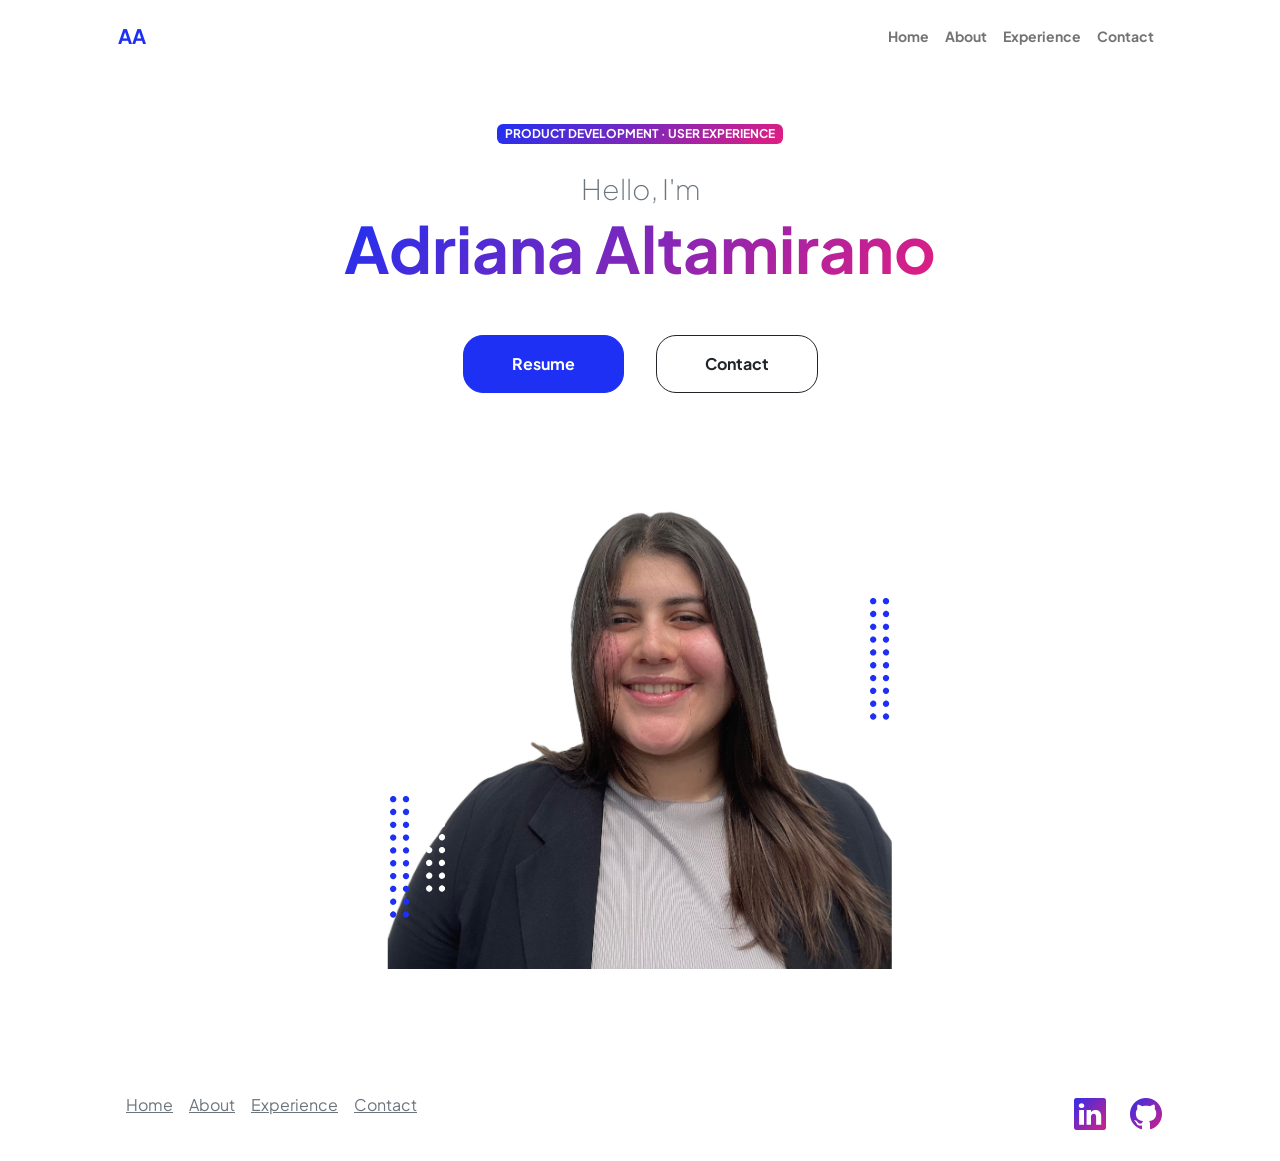
==== index.html @ a811d86b "first commit" ====
<!DOCTYPE html>
<html lang="en">
    <head>
        <meta charset="utf-8" />
        <meta name="viewport" content="width=device-width, initial-scale=1, shrink-to-fit=no" />
        <meta name="description" content="" />
        <meta name="author" content="" />
        <title>Adriana Altamirano</title>
        <!-- Favicon-->
        <link rel="icon" type="image/x-icon" href="assets/favicon.ico" />
        <!-- Custom Google font-->
        <link rel="preconnect" href="https://fonts.googleapis.com" />
        <link rel="preconnect" href="https://fonts.gstatic.com" crossorigin />
        <link href="https://fonts.googleapis.com/css2?family=Plus+Jakarta+Sans:wght@100;200;300;400;500;600;700;800;900&amp;display=swap" rel="stylesheet" />
        <!-- Bootstrap icons-->
        <link href="https://cdn.jsdelivr.net/npm/bootstrap-icons@1.8.1/font/bootstrap-icons.css" rel="stylesheet" />
        <!-- Core theme CSS (includes Bootstrap)-->
        <link href="css/styles.css" rel="stylesheet" />


        <style>
            .btn-group {
                display: flex;
                gap: 50px; /* Adjust the gap as needed */
            }

            .btn {
            border-radius: 20px; /* Adjust the border radius as needed */
            }
            .clock {
                display: flex;
                justify-content: center;
                font-size: 20px;
                font-family: Arial, sans-serif;
                color: #017cff;
            }
            
        </style>
    </head>
    <body class="d-flex flex-column h-100">
        <main class="flex-shrink-0">
            <!-- Navigation-->
            <nav class="navbar navbar-expand-lg navbar-light bg-white py-3">
                <div class="container px-5">
                    <a class="navbar-brand" href="index.html"><span class="fw-bolder text-primary">AA</span></a>
                    <button class="navbar-toggler" type="button" data-bs-toggle="collapse" data-bs-target="#navbarSupportedContent" aria-controls="navbarSupportedContent" aria-expanded="false" aria-label="Toggle navigation"><span class="navbar-toggler-icon"></span></button>
                    <div class="collapse navbar-collapse" id="navbarSupportedContent">
                        <ul class="navbar-nav ms-auto mb-2 mb-lg-0 small fw-bolder">
                            <li class="nav-item"><a class="nav-link" href="index.html">Home</a></li>
                            <li class="nav-item"><a class="nav-link" href="about-me.html">About</a></li>
                            <li class="nav-item"><a class="nav-link" href="experience.html">Experience</a></li>
                            <li class="nav-item"><a class="nav-link" href="contacts.html">Contact</a></li>
                        </ul>
                    </div>
                </div>
            </nav>
            <!-- Header-->
            <header class="py-5">
                <div class="container px-5 pb-5">
                    <div class="row gx-5 align-items-center">
                        <div class="col-xxl-5">
                            <!-- Header text content-->
                            <div class="text-center text-xxl-start">
                                <div class="badge bg-gradient-primary-to-secondary text-white mb-4"><div class="text-uppercase">Product Development &middot;  User Experience</div></div>
                                <div class="fs-3 fw-light text-muted">Hello, I'm</div>
                                <h1 class="display-3 fw-bolder mb-5"><span class="text-gradient d-inline">Adriana Altamirano</span></h1>
                                <div class="d-grid gap-3 d-sm-flex justify-content-sm-center justify-content-xxl-start mb-3">
                                    <!--<a class="btn btn-primary btn-lg px-5 py-3 me-sm-3 fs-6 fw-bolder"  href="./assets/_APMAdrianaAltamirano2024.pdf">Resume</a>-->
                                    <a class="btn btn-primary btn-lg px-5 py-3 me-sm-3 fs-6 fw-bolder" id="resumeButton" href="javascript:void(0);">Resume</a>
                                    <a class="btn btn-outline-dark btn-lg px-5 py-3 fs-6 fw-bolder"  href="contacts.html">Contact</a>
                                </div>
                            </div>
                        </div>
                        <div class="col-xxl-7">
                            <!-- Header profile picture-->
                            <div class="d-flex justify-content-center mt-5 mt-xxl-0">
                                <div class="profile bg-gradient-primary-to-secondary">
                                    <!-- TIP: For best results, use a photo with a transparent background like the demo example below-->
                                    <!-- Watch a tutorial on how to do this on YouTube (link)-->
                                    <img class="profile-img" src="assets/headshot.png" alt="My HeadShot Picture" />
                                    <div class="dots-1">
                                        <!-- SVG Dots-->
                                        <svg version="1.1" xmlns="http://www.w3.org/2000/svg" xmlns:xlink="http://www.w3.org/1999/xlink" x="0px" y="0px" viewBox="0 0 191.6 1215.4" style="enable-background: new 0 0 191.6 1215.4" xml:space="preserve">
                                            <g transform="translate(0.000000,1280.000000) scale(0.100000,-0.100000)">
                                                <path d="M227.7,12788.6c-105-35-200-141-222-248c-43-206,163-412,369-369c155,32,275,190,260,339c-11,105-90,213-190,262        C383.7,12801.6,289.7,12808.6,227.7,12788.6z"></path>
                                                <path d="M1507.7,12788.6c-151-50-253-216-222-362c25-119,136-230,254-255c194-41,395,142,375,339c-11,105-90,213-190,262        C1663.7,12801.6,1569.7,12808.6,1507.7,12788.6z"></path>
                                                <path d="M227.7,11508.6c-105-35-200-141-222-248c-43-206,163-412,369-369c155,32,275,190,260,339c-11,105-90,213-190,262        C383.7,11521.6,289.7,11528.6,227.7,11508.6z"></path>
                                                <path d="M1507.7,11508.6c-151-50-253-216-222-362c25-119,136-230,254-255c194-41,395,142,375,339c-11,105-90,213-190,262        C1663.7,11521.6,1569.7,11528.6,1507.7,11508.6z"></path>
                                                <path d="M227.7,10228.6c-105-35-200-141-222-248c-43-206,163-412,369-369c155,32,275,190,260,339c-11,105-90,213-190,262        C383.7,10241.6,289.7,10248.6,227.7,10228.6z"></path>
                                                <path d="M1507.7,10228.6c-105-35-200-141-222-248c-43-206,163-412,369-369c155,32,275,190,260,339c-11,105-90,213-190,262        C1663.7,10241.6,1569.7,10248.6,1507.7,10228.6z"></path>
                                                <path d="M227.7,8948.6c-105-35-200-141-222-248c-43-206,163-412,369-369c155,32,275,190,260,339c-11,105-90,213-190,262        C383.7,8961.6,289.7,8968.6,227.7,8948.6z"></path>
                                                <path d="M1507.7,8948.6c-105-35-200-141-222-248c-43-206,163-412,369-369c155,32,275,190,260,339c-11,105-90,213-190,262        C1663.7,8961.6,1569.7,8968.6,1507.7,8948.6z"></path>
                                                <path d="M227.7,7668.6c-105-35-200-141-222-248c-43-206,163-412,369-369c155,32,275,190,260,339c-11,105-90,213-190,262        C383.7,7681.6,289.7,7688.6,227.7,7668.6z"></path>
                                                <path d="M1507.7,7668.6c-105-35-200-141-222-248c-43-206,163-412,369-369c155,32,275,190,260,339c-11,105-90,213-190,262        C1663.7,7681.6,1569.7,7688.6,1507.7,7668.6z"></path>
                                                <path d="M227.7,6388.6c-105-35-200-141-222-248c-43-206,163-412,369-369c155,32,275,190,260,339c-11,105-90,213-190,262        C383.7,6401.6,289.7,6408.6,227.7,6388.6z"></path>
                                                <path d="M1507.7,6388.6c-105-35-200-141-222-248c-43-206,163-412,369-369c155,32,275,190,260,339c-11,105-90,213-190,262        C1663.7,6401.6,1569.7,6408.6,1507.7,6388.6z"></path>
                                                <path d="M227.7,5108.6c-105-35-200-141-222-248c-43-206,163-412,369-369c155,32,275,190,260,339c-11,105-90,213-190,262        C383.7,5121.6,289.7,5128.6,227.7,5108.6z"></path>
                                                <path d="M1507.7,5108.6c-105-35-200-141-222-248c-43-206,163-412,369-369c155,32,275,190,260,339c-11,105-90,213-190,262        C1663.7,5121.6,1569.7,5128.6,1507.7,5108.6z"></path>
                                                <path d="M227.7,3828.6c-105-35-200-141-222-248c-43-206,163-412,369-369c155,32,275,190,260,339c-11,105-90,213-190,262        C383.7,3841.6,289.7,3848.6,227.7,3828.6z"></path>
                                                <path d="M1507.7,3828.6c-105-35-200-141-222-248c-43-206,163-412,369-369c155,32,275,190,260,339c-11,105-90,213-190,262        C1663.7,3841.6,1569.7,3848.6,1507.7,3828.6z"></path>
                                                <path d="M227.7,2548.6c-105-35-200-141-222-248c-43-206,163-412,369-369c155,32,275,190,260,339c-11,105-90,213-190,262        C383.7,2561.6,289.7,2568.6,227.7,2548.6z"></path>
                                                <path d="M1507.7,2548.6c-105-35-200-141-222-248c-43-206,163-412,369-369c155,32,275,190,260,339c-11,105-90,213-190,262        C1663.7,2561.6,1569.7,2568.6,1507.7,2548.6z"></path>
                                                <path d="M227.7,1268.6c-105-35-200-141-222-248c-43-206,163-412,369-369c155,32,275,190,260,339c-11,105-90,213-190,262        C383.7,1281.6,289.7,1288.6,227.7,1268.6z"></path>
                                                <path d="M1507.7,1268.6c-105-35-200-141-222-248c-43-206,163-412,369-369c155,32,275,190,260,339c-11,105-90,213-190,262        C1663.7,1281.6,1569.7,1288.6,1507.7,1268.6z"></path>
                                            </g>
                                        </svg>
                                        <!-- END of SVG dots-->
                                    </div>
                                    <div class="dots-2">
                                        <!-- SVG Dots-->
                                        <svg version="1.1" xmlns="http://www.w3.org/2000/svg" xmlns:xlink="http://www.w3.org/1999/xlink" x="0px" y="0px" viewBox="0 0 191.6 1215.4" style="enable-background: new 0 0 191.6 1215.4" xml:space="preserve">
                                            <g transform="translate(0.000000,1280.000000) scale(0.100000,-0.100000)">
                                                <path d="M227.7,12788.6c-105-35-200-141-222-248c-43-206,163-412,369-369c155,32,275,190,260,339c-11,105-90,213-190,262        C383.7,12801.6,289.7,12808.6,227.7,12788.6z"></path>
                                                <path d="M1507.7,12788.6c-151-50-253-216-222-362c25-119,136-230,254-255c194-41,395,142,375,339c-11,105-90,213-190,262        C1663.7,12801.6,1569.7,12808.6,1507.7,12788.6z"></path>
                                                <path d="M227.7,11508.6c-105-35-200-141-222-248c-43-206,163-412,369-369c155,32,275,190,260,339c-11,105-90,213-190,262        C383.7,11521.6,289.7,11528.6,227.7,11508.6z"></path>
                                                <path d="M1507.7,11508.6c-151-50-253-216-222-362c25-119,136-230,254-255c194-41,395,142,375,339c-11,105-90,213-190,262        C1663.7,11521.6,1569.7,11528.6,1507.7,11508.6z"></path>
                                                <path d="M227.7,10228.6c-105-35-200-141-222-248c-43-206,163-412,369-369c155,32,275,190,260,339c-11,105-90,213-190,262        C383.7,10241.6,289.7,10248.6,227.7,10228.6z"></path>
                                                <path d="M1507.7,10228.6c-105-35-200-141-222-248c-43-206,163-412,369-369c155,32,275,190,260,339c-11,105-90,213-190,262        C1663.7,10241.6,1569.7,10248.6,1507.7,10228.6z"></path>
                                                <path d="M227.7,8948.6c-105-35-200-141-222-248c-43-206,163-412,369-369c155,32,275,190,260,339c-11,105-90,213-190,262        C383.7,8961.6,289.7,8968.6,227.7,8948.6z"></path>
                                                <path d="M1507.7,8948.6c-105-35-200-141-222-248c-43-206,163-412,369-369c155,32,275,190,260,339c-11,105-90,213-190,262        C1663.7,8961.6,1569.7,8968.6,1507.7,8948.6z"></path>
                                                <path d="M227.7,7668.6c-105-35-200-141-222-248c-43-206,163-412,369-369c155,32,275,190,260,339c-11,105-90,213-190,262        C383.7,7681.6,289.7,7688.6,227.7,7668.6z"></path>
                                                <path d="M1507.7,7668.6c-105-35-200-141-222-248c-43-206,163-412,369-369c155,32,275,190,260,339c-11,105-90,213-190,262        C1663.7,7681.6,1569.7,7688.6,1507.7,7668.6z"></path>
                                                <path d="M227.7,6388.6c-105-35-200-141-222-248c-43-206,163-412,369-369c155,32,275,190,260,339c-11,105-90,213-190,262        C383.7,6401.6,289.7,6408.6,227.7,6388.6z"></path>
                                                <path d="M1507.7,6388.6c-105-35-200-141-222-248c-43-206,163-412,369-369c155,32,275,190,260,339c-11,105-90,213-190,262        C1663.7,6401.6,1569.7,6408.6,1507.7,6388.6z"></path>
                                                <path d="M227.7,5108.6c-105-35-200-141-222-248c-43-206,163-412,369-369c155,32,275,190,260,339c-11,105-90,213-190,262        C383.7,5121.6,289.7,5128.6,227.7,5108.6z"></path>
                                                <path d="M1507.7,5108.6c-105-35-200-141-222-248c-43-206,163-412,369-369c155,32,275,190,260,339c-11,105-90,213-190,262        C1663.7,5121.6,1569.7,5128.6,1507.7,5108.6z"></path>
                                                <path d="M227.7,3828.6c-105-35-200-141-222-248c-43-206,163-412,369-369c155,32,275,190,260,339c-11,105-90,213-190,262        C383.7,3841.6,289.7,3848.6,227.7,3828.6z"></path>
                                                <path d="M1507.7,3828.6c-105-35-200-141-222-248c-43-206,163-412,369-369c155,32,275,190,260,339c-11,105-90,213-190,262        C1663.7,3841.6,1569.7,3848.6,1507.7,3828.6z"></path>
                                                <path d="M227.7,2548.6c-105-35-200-141-222-248c-43-206,163-412,369-369c155,32,275,190,260,339c-11,105-90,213-190,262        C383.7,2561.6,289.7,2568.6,227.7,2548.6z"></path>
                                                <path d="M1507.7,2548.6c-105-35-200-141-222-248c-43-206,163-412,369-369c155,32,275,190,260,339c-11,105-90,213-190,262        C1663.7,2561.6,1569.7,2568.6,1507.7,2548.6z"></path>
                                                <path d="M227.7,1268.6c-105-35-200-141-222-248c-43-206,163-412,369-369c155,32,275,190,260,339c-11,105-90,213-190,262        C383.7,1281.6,289.7,1288.6,227.7,1268.6z"></path>
                                                <path d="M1507.7,1268.6c-105-35-200-141-222-248c-43-206,163-412,369-369c155,32,275,190,260,339c-11,105-90,213-190,262        C1663.7,1281.6,1569.7,1288.6,1507.7,1268.6z"></path>
                                            </g>
                                        </svg>
                                        <!-- END of SVG dots-->
                                    </div>
                                    <div class="dots-3">
                                        <!-- SVG Dots-->
                                        <svg version="1.1" xmlns="http://www.w3.org/2000/svg" xmlns:xlink="http://www.w3.org/1999/xlink" x="0px" y="0px" viewBox="0 0 191.6 1215.4" style="enable-background: new 0 0 191.6 1215.4" xml:space="preserve">
                                            <g transform="translate(0.000000,1280.000000) scale(0.100000,-0.100000)">
                                                <path d="M227.7,12788.6c-105-35-200-141-222-248c-43-206,163-412,369-369c155,32,275,190,260,339c-11,105-90,213-190,262        C383.7,12801.6,289.7,12808.6,227.7,12788.6z"></path>
                                                <path d="M1507.7,12788.6c-151-50-253-216-222-362c25-119,136-230,254-255c194-41,395,142,375,339c-11,105-90,213-190,262        C1663.7,12801.6,1569.7,12808.6,1507.7,12788.6z"></path>
                                                <path d="M227.7,11508.6c-105-35-200-141-222-248c-43-206,163-412,369-369c155,32,275,190,260,339c-11,105-90,213-190,262        C383.7,11521.6,289.7,11528.6,227.7,11508.6z"></path>
                                                <path d="M1507.7,11508.6c-151-50-253-216-222-362c25-119,136-230,254-255c194-41,395,142,375,339c-11,105-90,213-190,262        C1663.7,11521.6,1569.7,11528.6,1507.7,11508.6z"></path>
                                                <path d="M227.7,10228.6c-105-35-200-141-222-248c-43-206,163-412,369-369c155,32,275,190,260,339c-11,105-90,213-190,262        C383.7,10241.6,289.7,10248.6,227.7,10228.6z"></path>
                                                <path d="M1507.7,10228.6c-105-35-200-141-222-248c-43-206,163-412,369-369c155,32,275,190,260,339c-11,105-90,213-190,262        C1663.7,10241.6,1569.7,10248.6,1507.7,10228.6z"></path>
                                                <path d="M227.7,8948.6c-105-35-200-141-222-248c-43-206,163-412,369-369c155,32,275,190,260,339c-11,105-90,213-190,262        C383.7,8961.6,289.7,8968.6,227.7,8948.6z"></path>
                                                <path d="M1507.7,8948.6c-105-35-200-141-222-248c-43-206,163-412,369-369c155,32,275,190,260,339c-11,105-90,213-190,262        C1663.7,8961.6,1569.7,8968.6,1507.7,8948.6z"></path>
                                                <path d="M227.7,7668.6c-105-35-200-141-222-248c-43-206,163-412,369-369c155,32,275,190,260,339c-11,105-90,213-190,262        C383.7,7681.6,289.7,7688.6,227.7,7668.6z"></path>
                                                <path d="M1507.7,7668.6c-105-35-200-141-222-248c-43-206,163-412,369-369c155,32,275,190,260,339c-11,105-90,213-190,262        C1663.7,7681.6,1569.7,7688.6,1507.7,7668.6z"></path>
                                                <path d="M227.7,6388.6c-105-35-200-141-222-248c-43-206,163-412,369-369c155,32,275,190,260,339c-11,105-90,213-190,262        C383.7,6401.6,289.7,6408.6,227.7,6388.6z"></path>
                                                <path d="M1507.7,6388.6c-105-35-200-141-222-248c-43-206,163-412,369-369c155,32,275,190,260,339c-11,105-90,213-190,262        C1663.7,6401.6,1569.7,6408.6,1507.7,6388.6z"></path>
                                                <path d="M227.7,5108.6c-105-35-200-141-222-248c-43-206,163-412,369-369c155,32,275,190,260,339c-11,105-90,213-190,262        C383.7,5121.6,289.7,5128.6,227.7,5108.6z"></path>
                                                <path d="M1507.7,5108.6c-105-35-200-141-222-248c-43-206,163-412,369-369c155,32,275,190,260,339c-11,105-90,213-190,262        C1663.7,5121.6,1569.7,5128.6,1507.7,5108.6z"></path>
                                                <path d="M227.7,3828.6c-105-35-200-141-222-248c-43-206,163-412,369-369c155,32,275,190,260,339c-11,105-90,213-190,262        C383.7,3841.6,289.7,3848.6,227.7,3828.6z"></path>
                                                <path d="M1507.7,3828.6c-105-35-200-141-222-248c-43-206,163-412,369-369c155,32,275,190,260,339c-11,105-90,213-190,262        C1663.7,3841.6,1569.7,3848.6,1507.7,3828.6z"></path>
                                                <path d="M227.7,2548.6c-105-35-200-141-222-248c-43-206,163-412,369-369c155,32,275,190,260,339c-11,105-90,213-190,262        C383.7,2561.6,289.7,2568.6,227.7,2548.6z"></path>
                                                <path d="M1507.7,2548.6c-105-35-200-141-222-248c-43-206,163-412,369-369c155,32,275,190,260,339c-11,105-90,213-190,262        C1663.7,2561.6,1569.7,2568.6,1507.7,2548.6z"></path>
                                                <path d="M227.7,1268.6c-105-35-200-141-222-248c-43-206,163-412,369-369c155,32,275,190,260,339c-11,105-90,213-190,262        C383.7,1281.6,289.7,1288.6,227.7,1268.6z"></path>
                                                <path d="M1507.7,1268.6c-105-35-200-141-222-248c-43-206,163-412,369-369c155,32,275,190,260,339c-11,105-90,213-190,262        C1663.7,1281.6,1569.7,1288.6,1507.7,1268.6z"></path>
                                            </g>
                                        </svg>
                                        <!-- END of SVG dots-->
                                    </div>
                                    <div class="dots-4">
                                        <!-- SVG Dots-->
                                        <svg version="1.1" xmlns="http://www.w3.org/2000/svg" xmlns:xlink="http://www.w3.org/1999/xlink" x="0px" y="0px" viewBox="0 0 191.6 1215.4" style="enable-background: new 0 0 191.6 1215.4" xml:space="preserve">
                                            <g transform="translate(0.000000,1280.000000) scale(0.100000,-0.100000)">
                                                <path d="M227.7,12788.6c-105-35-200-141-222-248c-43-206,163-412,369-369c155,32,275,190,260,339c-11,105-90,213-190,262        C383.7,12801.6,289.7,12808.6,227.7,12788.6z"></path>
                                                <path d="M1507.7,12788.6c-151-50-253-216-222-362c25-119,136-230,254-255c194-41,395,142,375,339c-11,105-90,213-190,262        C1663.7,12801.6,1569.7,12808.6,1507.7,12788.6z"></path>
                                                <path d="M227.7,11508.6c-105-35-200-141-222-248c-43-206,163-412,369-369c155,32,275,190,260,339c-11,105-90,213-190,262        C383.7,11521.6,289.7,11528.6,227.7,11508.6z"></path>
                                                <path d="M1507.7,11508.6c-151-50-253-216-222-362c25-119,136-230,254-255c194-41,395,142,375,339c-11,105-90,213-190,262        C1663.7,11521.6,1569.7,11528.6,1507.7,11508.6z"></path>
                                                <path d="M227.7,10228.6c-105-35-200-141-222-248c-43-206,163-412,369-369c155,32,275,190,260,339c-11,105-90,213-190,262        C383.7,10241.6,289.7,10248.6,227.7,10228.6z"></path>
                                                <path d="M1507.7,10228.6c-105-35-200-141-222-248c-43-206,163-412,369-369c155,32,275,190,260,339c-11,105-90,213-190,262        C1663.7,10241.6,1569.7,10248.6,1507.7,10228.6z"></path>
                                                <path d="M227.7,8948.6c-105-35-200-141-222-248c-43-206,163-412,369-369c155,32,275,190,260,339c-11,105-90,213-190,262        C383.7,8961.6,289.7,8968.6,227.7,8948.6z"></path>
                                                <path d="M1507.7,8948.6c-105-35-200-141-222-248c-43-206,163-412,369-369c155,32,275,190,260,339c-11,105-90,213-190,262        C1663.7,8961.6,1569.7,8968.6,1507.7,8948.6z"></path>
                                                <path d="M227.7,7668.6c-105-35-200-141-222-248c-43-206,163-412,369-369c155,32,275,190,260,339c-11,105-90,213-190,262        C383.7,7681.6,289.7,7688.6,227.7,7668.6z"></path>
                                                <path d="M1507.7,7668.6c-105-35-200-141-222-248c-43-206,163-412,369-369c155,32,275,190,260,339c-11,105-90,213-190,262        C1663.7,7681.6,1569.7,7688.6,1507.7,7668.6z"></path>
                                                <path d="M227.7,6388.6c-105-35-200-141-222-248c-43-206,163-412,369-369c155,32,275,190,260,339c-11,105-90,213-190,262        C383.7,6401.6,289.7,6408.6,227.7,6388.6z"></path>
                                                <path d="M1507.7,6388.6c-105-35-200-141-222-248c-43-206,163-412,369-369c155,32,275,190,260,339c-11,105-90,213-190,262        C1663.7,6401.6,1569.7,6408.6,1507.7,6388.6z"></path>
                                                <path d="M227.7,5108.6c-105-35-200-141-222-248c-43-206,163-412,369-369c155,32,275,190,260,339c-11,105-90,213-190,262        C383.7,5121.6,289.7,5128.6,227.7,5108.6z"></path>
                                                <path d="M1507.7,5108.6c-105-35-200-141-222-248c-43-206,163-412,369-369c155,32,275,190,260,339c-11,105-90,213-190,262        C1663.7,5121.6,1569.7,5128.6,1507.7,5108.6z"></path>
                                                <path d="M227.7,3828.6c-105-35-200-141-222-248c-43-206,163-412,369-369c155,32,275,190,260,339c-11,105-90,213-190,262        C383.7,3841.6,289.7,3848.6,227.7,3828.6z"></path>
                                                <path d="M1507.7,3828.6c-105-35-200-141-222-248c-43-206,163-412,369-369c155,32,275,190,260,339c-11,105-90,213-190,262        C1663.7,3841.6,1569.7,3848.6,1507.7,3828.6z"></path>
                                                <path d="M227.7,2548.6c-105-35-200-141-222-248c-43-206,163-412,369-369c155,32,275,190,260,339c-11,105-90,213-190,262        C383.7,2561.6,289.7,2568.6,227.7,2548.6z"></path>
                                                <path d="M1507.7,2548.6c-105-35-200-141-222-248c-43-206,163-412,369-369c155,32,275,190,260,339c-11,105-90,213-190,262        C1663.7,2561.6,1569.7,2568.6,1507.7,2548.6z"></path>
                                                <path d="M227.7,1268.6c-105-35-200-141-222-248c-43-206,163-412,369-369c155,32,275,190,260,339c-11,105-90,213-190,262        C383.7,1281.6,289.7,1288.6,227.7,1268.6z"></path>
                                                <path d="M1507.7,1268.6c-105-35-200-141-222-248c-43-206,163-412,369-369c155,32,275,190,260,339c-11,105-90,213-190,262        C1663.7,1281.6,1569.7,1288.6,1507.7,1268.6z"></path>
                                            </g>
                                        </svg>
                                        <!-- END of SVG dots-->
                                    </div>
                                </div>
                            </div>
                        </div>
                    </div>
                </div>
            </header>
            <div id="liveClock" class="clock"></div>
        </main>
        <!-- Footer-->
        <footer class="bg-white py-4 mt-auto">
            <div class="container px-5">
                <div class="row align-items-center justify-content-between flex-column flex-sm-row">
                    <!--<div class="col-auto">
                        <div class="small m-0">Copyright &copy; Your Website 2023</div>
                    </div>-->
                    <div class="col-auto">
                        <ul class="list-unstyled d-flex">
                            <li><a href="index.html" class="text-muted mx-2">Home</a></li>
                            <li><a href="about-me.html" class="text-muted mx-2">About</a></li>
                            <li><a href="experience.html" class="text-muted mx-2">Experience</a></li>
                            <li><a href="contacts.html" class="text-muted mx-2">Contact</a></li>
                            <!-- Add any additional links here -->
                        </ul>
                    </div>
                    <div class="col-auto d-flex justify-content-center fs-2 gap-4">
                        <!--<a class="text-gradient" href="https://twitter.com/KeanUniversity?ref_src=twsrc%5Egoogle%7Ctwcamp%5Eserp%7Ctwgr%5Eauthor"><i class="bi bi-twitter"></i></a>-->
                        <a class="text-gradient" href="https://www.linkedin.com/in/adrianaalta/"><i class="bi bi-linkedin"></i></a>
                        <a class="text-gradient" href="https://github.com/adrianajaltam/adrianajaltam"><i class="bi bi-github"></i></a>
                        <!-- Social links -->
                    </div>
                </div>
            </div>
        </footer>
        
        <!-- Bootstrap core JS-->
        <script src="https://cdn.jsdelivr.net/npm/bootstrap@5.2.3/dist/js/bootstrap.bundle.min.js"></script>
        <!-- Core theme JS-->
        <script src="js/scripts.js"></script>
        <!--OnClick Event-->
        <script>
            document.getElementById('resumeButton').addEventListener('click', function() {
                window.open('./assets/_APMAdrianaAltamirano2024.pdf', '_blank');
            });
        </script>
        <!--Page Load Welcome Message Script-->
        <!--<script>
            window.onload = function() {
                if(!sessionStorage.getItem("hasShownWelcomeAlert")) {
                    alert('Welcome to my personal website! Enjoy your stay.');
                    sessionStorage.setItem("hasShownWelcomeAlert", "true");
                }
            };
        </script> -->   
        <!--Live Clock Script-->
        <script>
            function showTime() {
                var date = new Date();
                var hours = date.getHours(); // 0 - 23
                var minutes = date.getMinutes(); // 0 - 59
                var seconds = date.getSeconds(); // 0 - 59
                var session = 'AM';

                if (hours == 0) {
                    hours = 12;
                }

                if (hours > 12) {
                    hours = hours - 12;
                    session = 'PM';
                }

                hours = (hours < 10) ? "0" + hours : hours;
                minutes = (minutes < 10) ? "0" + minutes : minutes;
                seconds = (seconds <10) ? "0" + seconds : seconds;

                var time = hours + ":" + minutes + ":" + seconds + " " + session;
                document.getElementById("liveClock").innerText = time;
                document.getElementById("liveClock").textContent = time;

                setTimeout(showTime, 1000);
            }
            //showTime();

        </script>
    </body>
</html>
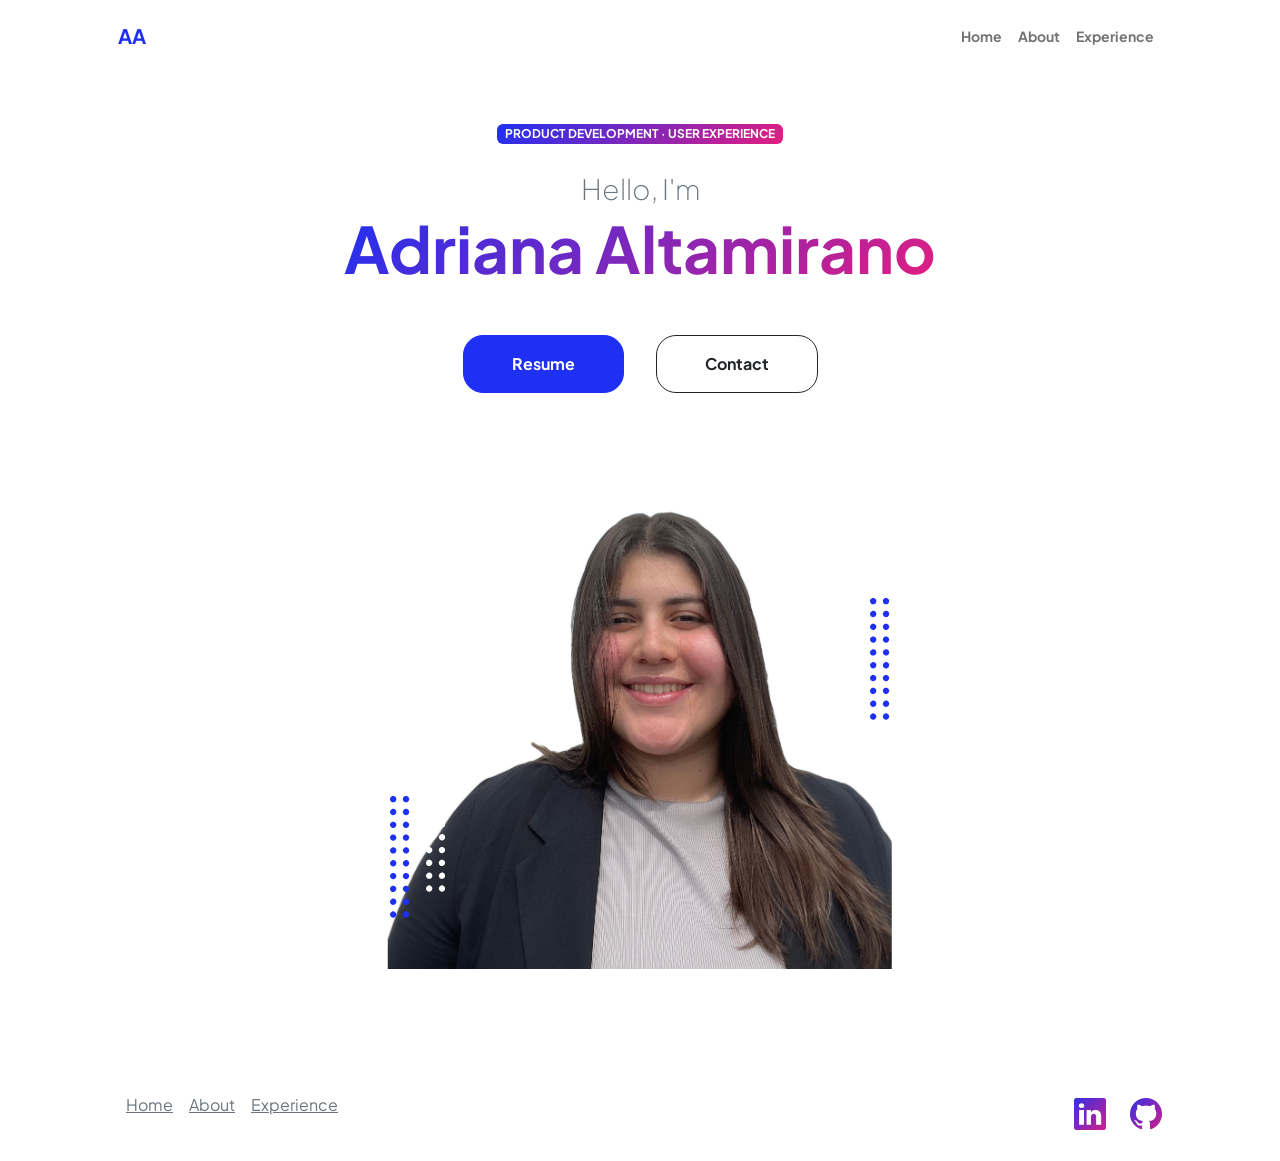
==== commit d1d9a3d4: "new mail function" ====
--- a/index.html
+++ b/index.html
@@ -49,7 +49,7 @@
                             <li class="nav-item"><a class="nav-link" href="index.html">Home</a></li>
                             <li class="nav-item"><a class="nav-link" href="about-me.html">About</a></li>
                             <li class="nav-item"><a class="nav-link" href="experience.html">Experience</a></li>
-                            <li class="nav-item"><a class="nav-link" href="contacts.html">Contact</a></li>
+                            <!--<li class="nav-item"><a class="nav-link" href="contacts.html">Contact</a></li>-->
                         </ul>
                     </div>
                 </div>
@@ -67,7 +67,8 @@
                                 <div class="d-grid gap-3 d-sm-flex justify-content-sm-center justify-content-xxl-start mb-3">
                                     <!--<a class="btn btn-primary btn-lg px-5 py-3 me-sm-3 fs-6 fw-bolder"  href="./assets/_APMAdrianaAltamirano2024.pdf">Resume</a>-->
                                     <a class="btn btn-primary btn-lg px-5 py-3 me-sm-3 fs-6 fw-bolder" id="resumeButton" href="javascript:void(0);">Resume</a>
-                                    <a class="btn btn-outline-dark btn-lg px-5 py-3 fs-6 fw-bolder"  href="contacts.html">Contact</a>
+                                    <!--<a class="btn btn-outline-dark btn-lg px-5 py-3 fs-6 fw-bolder"  href="contacts.html">Contact</a>-->
+                                    <a class="btn btn-outline-dark btn-lg px-5 py-3 fs-6 fw-bolder"  href="mailto:adrianajaltam@gmail.com" id="contactButton">Contact</a>
                                 </div>
                             </div>
                         </div>
@@ -210,7 +211,7 @@
                             <li><a href="index.html" class="text-muted mx-2">Home</a></li>
                             <li><a href="about-me.html" class="text-muted mx-2">About</a></li>
                             <li><a href="experience.html" class="text-muted mx-2">Experience</a></li>
-                            <li><a href="contacts.html" class="text-muted mx-2">Contact</a></li>
+                            <!--<li><a href="contacts.html" class="text-muted mx-2">Contact</a></li>-->
                             <!-- Add any additional links here -->
                         </ul>
                     </div>
@@ -233,7 +234,7 @@
             document.getElementById('resumeButton').addEventListener('click', function() {
                 window.open('./assets/_APMAdrianaAltamirano2024.pdf', '_blank');
             });
-        </script>
+        </script>        
         <!--Page Load Welcome Message Script-->
         <!--<script>
             window.onload = function() {
